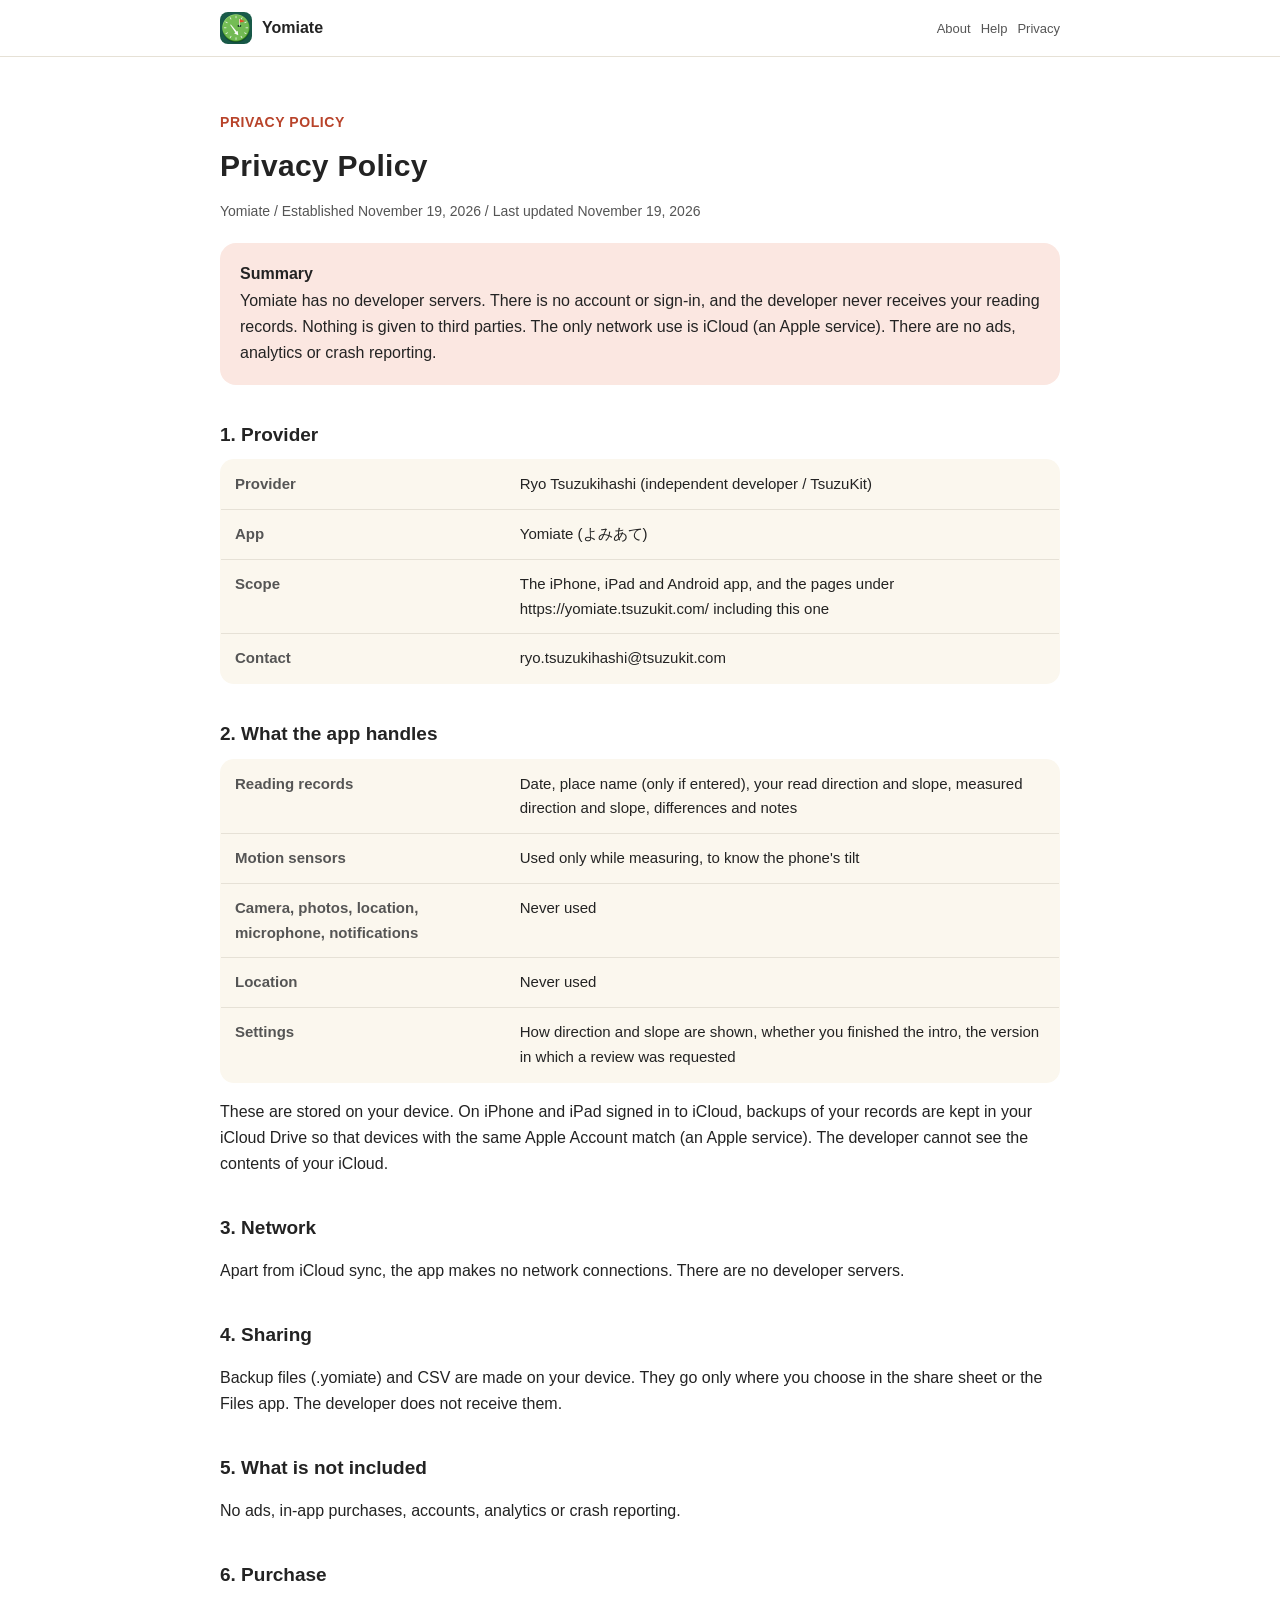
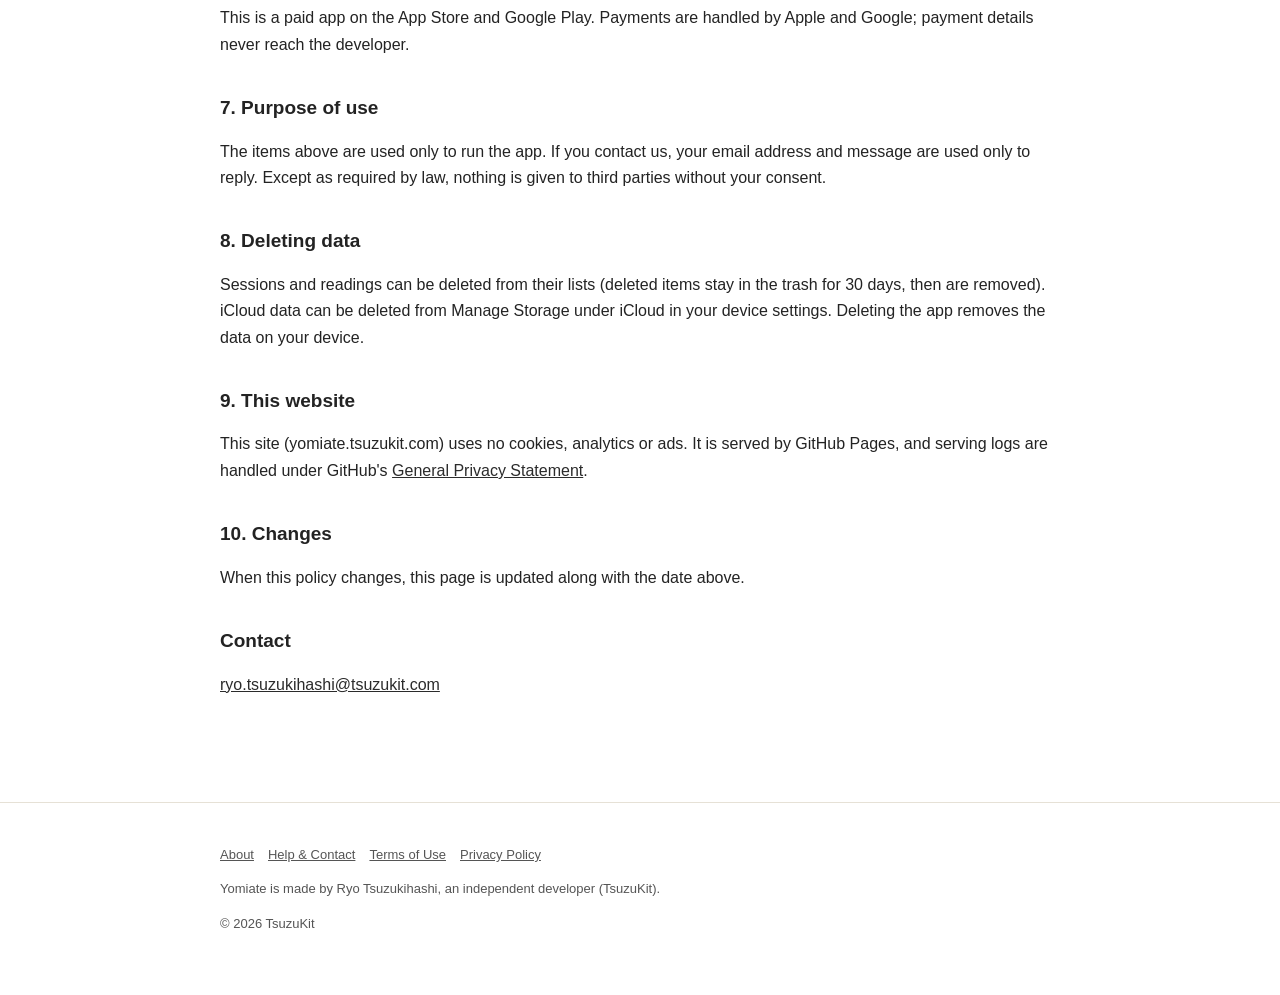
==== privacy.html @ b2194b47 "Yomiate のサイトを出す" ====
<!DOCTYPE html>
<html lang="ja" data-title-ja="プライバシーポリシー - よみあて" data-title-en="Privacy Policy - Yomiate">
<head>
<meta charset="UTF-8">
<meta name="viewport" content="width=device-width, initial-scale=1">
<script>(function(){var l=navigator.languages&&navigator.languages.length?navigator.languages:[navigator.language||"ja"],p="en";for(var i=0;i<l.length;i++){var c=String(l[i]).toLowerCase();if(c.indexOf("ja")===0){p="ja";break}if(c.indexOf("en")===0){p="en";break}}var d=document.documentElement;d.lang=p;var t=d.getAttribute("data-title-"+p);if(t){document.title=t}})();</script>
<title>プライバシーポリシー - よみあて</title>
<meta name="description" content="よみあてのプライバシーポリシー。開発者は個人情報を集めません。読みの記録は端末の外に送りません。 / Privacy Policy for Yomiate. The developer collects no personal information. Your reading records never leave your device.">
<meta property="og:title" content="プライバシーポリシー - よみあて">
<meta property="og:description" content="よみあてのプライバシーポリシー。開発者は個人情報を集めません。読みの記録は端末の外に送りません。">
<meta property="og:type" content="website">
<meta property="og:url" content="https://yomiate.tsuzukit.com/privacy.html">
<meta property="og:image" content="https://yomiate.tsuzukit.com/assets/og.jpg">
<link rel="icon" href="assets/icon.png">
<link rel="apple-touch-icon" href="assets/icon.png">
<link rel="stylesheet" href="style.css">
</head>
<body>
<div data-l="ja" lang="ja">
<header class="site"><div class="wrap">
<a class="brand" href="./"><img src="assets/icon.png" alt="" width="32" height="32">よみあて</a>
<nav class="site"><a href="./">紹介</a><a href="support.html">使い方</a><a href="privacy.html">プライバシー</a></nav>
</div></header>
<main class="wrap">
<article class="doc">
<p class="eyebrow">PRIVACY POLICY</p>
<h1>プライバシーポリシー</h1>
<p class="meta">よみあて／制定日 2026年11月19日／改定日 2026年11月19日</p>
<div class="summary"><strong>このポリシーの要旨</strong><br>よみあては、開発者のサーバーを持たないアプリです。アカウント登録やログインはなく、開発者があなたの読みの記録を受け取ることはありません。第三者に渡すこともありません。通信は iCloud（Apple のサービス）だけです。広告、分析ツール、クラッシュを報告する仕組みは入れていません。</div>
<h2>1. 提供者</h2>
<table>
<tr><th>提供者</th><td>續橋涼（個人開発者 / TsuzuKit）</td></tr>
<tr><th>アプリ名</th><td>よみあて（英語名 Yomiate）</td></tr>
<tr><th>対象</th><td>iPhone・iPad・Android 向けアプリと、このページを含む https://yomiate.tsuzukit.com/ 配下のページ</td></tr>
<tr><th>連絡先</th><td>ryo.tsuzukihashi@tsuzukit.com</td></tr>
</table>
<h2>2. アプリが扱うもの</h2>
<table>
<tr><th>読みの記録</th><td>日付・場所の名前（入れたときだけ）・読んだ向きと傾斜・測った向きと傾斜・ずれ・メモ</td></tr>
<tr><th>モーションセンサー</th><td>測るときだけ、端末の傾きを知るために使います</td></tr>
<tr><th>カメラ・写真・位置・マイク・通知</th><td>使いません</td></tr>
<tr><th>位置</th><td>使いません</td></tr>
<tr><th>アプリの設定</th><td>向きと傾斜の表し方・案内を終えたかどうか・レビューのお願いを出した版</td></tr>
</table>
<p>これらは端末の中に保存します。iCloud に入っている iPhone・iPad では、記録の控えをあなたの iCloud Drive に置き、同じ Apple アカウントの端末でそろえます（Apple のサービス）。開発者は、あなたの iCloud の中身を見ることはできません。</p>
<h2>3. 通信</h2>
<p>iCloud との同期のほかに、通信はしません。開発者のサーバーはありません。</p>
<h2>4. 書き出し</h2>
<p>控えのファイル（.yomiate）と CSV は端末の中で作ります。送り先は、あなたが共有の画面やファイル App で選んだ場所です。開発者には届きません。</p>
<h2>5. 入れていないもの</h2>
<p>広告・アプリ内課金・アカウント登録・分析ツール・クラッシュの報告は入れていません。</p>
<h2>6. 購入</h2>
<p>本アプリは App Store と Google Play の有料アプリです。お支払いは Apple・Google が処理し、支払いの情報は開発者には届きません。</p>
<h2>7. 情報を使う目的</h2>
<p>上のものは、アプリを動かすためだけに使います。お問い合わせをいただいたときは、メールアドレスと内容をお返事のためだけに使います。法令にもとづく場合を除き、本人の同意なく第三者に渡すことはありません。</p>
<h2>8. 消したいとき</h2>
<p>練習と読みは、それぞれの一覧から消せます（消したものはゴミ箱に30日残り、そのあと消えます）。iCloud の記録は、端末の設定の iCloud の「ストレージを管理」から消せます。アプリを消すと、端末の中のデータは消えます。</p>
<h2>9. このウェブサイトについて</h2>
<p>このサイト（yomiate.tsuzukit.com）は、Cookie も、アクセスを計測する仕組みも、広告も使っていません。サイトは GitHub Pages で配信しており、配信の記録は GitHub の <a href="https://docs.github.com/ja/site-policy/privacy-policies/github-general-privacy-statement">プライバシーについての声明</a> に沿って扱われます。</p>
<h2>10. 改定</h2>
<p>このポリシーを変えるときは、このページを書きかえ、上の改定日を新しくします。</p>
<h2>お問い合わせ</h2>
<p><a href="mailto:ryo.tsuzukihashi@tsuzukit.com">ryo.tsuzukihashi@tsuzukit.com</a></p>
</article>
</main>
<footer class="site"><div class="wrap">
<p><a href="./">紹介</a><a href="support.html">使い方とお問い合わせ</a><a href="terms.html">利用規約</a><a href="privacy.html">プライバシーポリシー</a></p>
<p>よみあては、個人開発者の續橋涼（TsuzuKit）が作っているアプリです。</p>
<p>© 2026 TsuzuKit</p>
</div></footer>
</div>
<div data-l="en" lang="en">
<header class="site"><div class="wrap">
<a class="brand" href="./"><img src="assets/icon.png" alt="" width="32" height="32">Yomiate</a>
<nav class="site"><a href="./">About</a><a href="support.html">Help</a><a href="privacy.html">Privacy</a></nav>
</div></header>
<main class="wrap">
<article class="doc">
<p class="eyebrow">PRIVACY POLICY</p>
<h1>Privacy Policy</h1>
<p class="meta">Yomiate / Established November 19, 2026 / Last updated November 19, 2026</p>
<div class="summary"><strong>Summary</strong><br>Yomiate has no developer servers. There is no account or sign-in, and the developer never receives your reading records. Nothing is given to third parties. The only network use is iCloud (an Apple service). There are no ads, analytics or crash reporting.</div>
<h2>1. Provider</h2>
<table>
<tr><th>Provider</th><td>Ryo Tsuzukihashi (independent developer / TsuzuKit)</td></tr>
<tr><th>App</th><td>Yomiate (よみあて)</td></tr>
<tr><th>Scope</th><td>The iPhone, iPad and Android app, and the pages under https://yomiate.tsuzukit.com/ including this one</td></tr>
<tr><th>Contact</th><td>ryo.tsuzukihashi@tsuzukit.com</td></tr>
</table>
<h2>2. What the app handles</h2>
<table>
<tr><th>Reading records</th><td>Date, place name (only if entered), your read direction and slope, measured direction and slope, differences and notes</td></tr>
<tr><th>Motion sensors</th><td>Used only while measuring, to know the phone's tilt</td></tr>
<tr><th>Camera, photos, location, microphone, notifications</th><td>Never used</td></tr>
<tr><th>Location</th><td>Never used</td></tr>
<tr><th>Settings</th><td>How direction and slope are shown, whether you finished the intro, the version in which a review was requested</td></tr>
</table>
<p>These are stored on your device. On iPhone and iPad signed in to iCloud, backups of your records are kept in your iCloud Drive so that devices with the same Apple Account match (an Apple service). The developer cannot see the contents of your iCloud.</p>
<h2>3. Network</h2>
<p>Apart from iCloud sync, the app makes no network connections. There are no developer servers.</p>
<h2>4. Sharing</h2>
<p>Backup files (.yomiate) and CSV are made on your device. They go only where you choose in the share sheet or the Files app. The developer does not receive them.</p>
<h2>5. What is not included</h2>
<p>No ads, in-app purchases, accounts, analytics or crash reporting.</p>
<h2>6. Purchase</h2>
<p>This is a paid app on the App Store and Google Play. Payments are handled by Apple and Google; payment details never reach the developer.</p>
<h2>7. Purpose of use</h2>
<p>The items above are used only to run the app. If you contact us, your email address and message are used only to reply. Except as required by law, nothing is given to third parties without your consent.</p>
<h2>8. Deleting data</h2>
<p>Sessions and readings can be deleted from their lists (deleted items stay in the trash for 30 days, then are removed). iCloud data can be deleted from Manage Storage under iCloud in your device settings. Deleting the app removes the data on your device.</p>
<h2>9. This website</h2>
<p>This site (yomiate.tsuzukit.com) uses no cookies, analytics or ads. It is served by GitHub Pages, and serving logs are handled under GitHub's <a href="https://docs.github.com/en/site-policy/privacy-policies/github-general-privacy-statement">General Privacy Statement</a>.</p>
<h2>10. Changes</h2>
<p>When this policy changes, this page is updated along with the date above.</p>
<h2>Contact</h2>
<p><a href="mailto:ryo.tsuzukihashi@tsuzukit.com">ryo.tsuzukihashi@tsuzukit.com</a></p>
</article>
</main>
<footer class="site"><div class="wrap">
<p><a href="./">About</a><a href="support.html">Help & Contact</a><a href="terms.html">Terms of Use</a><a href="privacy.html">Privacy Policy</a></p>
<p>Yomiate is made by Ryo Tsuzukihashi, an independent developer (TsuzuKit).</p>
<p>© 2026 TsuzuKit</p>
</div></footer>
</div>
</body>
</html>
---- style.css ----
/* よみあて — 白い地・墨の文字・朱の差し色（白の上で 4.5:1 以上） */
:root {
  --paper: #ffffff; --card: #fbf7ee; --ink: #232323; --sub: #555555; --line: #e6e1d6;
  --vermilion: #b8432a; --vermilion-soft: #fbe7e1; --navy: #2b2b2b; --correct: #3f7a33;
}
@media (prefers-color-scheme: dark) {
  :root { --paper: #121418; --card: #1b1e24; --ink: #eef0f4; --sub: #b4b9c4; --line: #2a2f38;
    --vermilion: #ffd45c; --vermilion-soft: #2a2618; --navy: #ffd45c; --correct: #9fd08c; }
}
* { box-sizing: border-box; }
html { -webkit-text-size-adjust: 100%; }
body { margin: 0; background: var(--paper); color: var(--ink); line-height: 1.8;
  font-family: -apple-system, BlinkMacSystemFont, "Hiragino Sans", "Hiragino Kaku Gothic ProN", "Noto Sans JP", sans-serif; }
a { color: var(--navy); }
.wrap { max-width: 880px; margin: 0 auto; padding: 0 20px; }
header.site { border-bottom: 1px solid var(--line); background: var(--paper); position: sticky; top: 0; z-index: 5; }
header.site .wrap { display: flex; align-items: center; gap: 16px; min-height: 56px; }
.brand { display: flex; align-items: center; gap: 10px; font-weight: 800; text-decoration: none; color: var(--ink); margin-right: auto; }
.brand img { width: 32px; height: 32px; border-radius: 8px; }
nav.site a { font-size: 14px; text-decoration: none; color: var(--sub); margin-left: 14px; white-space: nowrap; }
nav.site a:hover { color: var(--ink); }
.hero { padding: 56px 0 40px; display: grid; gap: 32px; align-items: center; }
@media (min-width: 760px) { .hero { grid-template-columns: 1.1fr 0.9fr; } }
.eyebrow { color: var(--vermilion); font-weight: 700; font-size: 14px; letter-spacing: 0.04em; }
h1 { font-size: clamp(30px, 6vw, 46px); line-height: 1.35; margin: 8px 0 16px; letter-spacing: 0.01em; }
h2 { font-size: 24px; margin: 56px 0 16px; line-height: 1.5; }
h3 { font-size: 17px; margin: 0 0 6px; }
.lead { font-size: 17px; color: var(--sub); }
.cta { display: inline-block; margin-top: 20px; background: var(--vermilion); color: #ffffff; font-weight: 700; text-decoration: none;
  padding: 14px 26px; border-radius: 16px; }
.note { font-size: 13px; color: var(--sub); }
.hero img { width: 100%; max-width: 320px; height: auto; justify-self: center; }
.grid { display: grid; gap: 14px; }
@media (min-width: 700px) { .grid.two { grid-template-columns: 1fr 1fr; } .grid.three { grid-template-columns: repeat(3, 1fr); } }
.card { background: var(--card); border: 1px solid var(--line); border-radius: 18px; padding: 20px; }
.card.em { background: var(--vermilion-soft); border-color: transparent; }
.steps { counter-reset: step; }
.steps .card { position: relative; padding-left: 62px; }
.steps .card::before { counter-increment: step; content: counter(step); position: absolute; left: 18px; top: 18px; width: 32px; height: 32px;
  border-radius: 50%; border: 2.5px solid var(--vermilion); color: var(--vermilion); font-weight: 800; display: grid; place-items: center; }
table { width: 100%; border-collapse: collapse; background: var(--card); border: 1px solid var(--line); border-radius: 14px; overflow: hidden; }
th, td { text-align: left; padding: 12px 14px; border-bottom: 1px solid var(--line); vertical-align: top; font-size: 15px; }
th { width: 34%; color: var(--sub); font-weight: 600; }
tr:last-child th, tr:last-child td { border-bottom: none; }
.doc { padding: 40px 0 24px; }
.doc h1 { font-size: 30px; }
.doc h2 { font-size: 19px; margin: 36px 0 10px; }
.doc .meta { color: var(--sub); font-size: 14px; }
.doc .summary { background: var(--vermilion-soft); border-radius: 16px; padding: 18px 20px; margin: 20px 0; }
details { background: var(--card); border: 1px solid var(--line); border-radius: 14px; padding: 14px 18px; }
details + details { margin-top: 10px; }
summary { font-weight: 700; cursor: pointer; }
footer.site { border-top: 1px solid var(--line); margin-top: 64px; padding: 28px 0 48px; color: var(--sub); font-size: 13px; }
footer.site a { color: var(--sub); margin-right: 14px; }
.qid { font-family: ui-monospace, SFMono-Regular, Menlo, monospace; background: var(--card); border: 1px solid var(--line);
  border-radius: 8px; padding: 2px 8px; }
/* 端末の言語に合うほうだけ見せる（build.py が両方を1ページに入れる） */
html[lang="ja"] [data-l="en"], html[lang="en"] [data-l="ja"] { display: none; }
[lang="en"] { line-height: 1.65; }
[lang="en"] h1 { line-height: 1.2; }
[lang="en"] nav.site a { font-size: 13px; margin-left: 10px; }
@media (max-width: 480px) { nav.site a { font-size: 12px; margin-left: 8px; } header.site .wrap { gap: 4px; } .brand { gap: 7px; font-size: 15px; } }
.brand { white-space: nowrap; flex-shrink: 0; }
/* 幅の狭い画面では、上の帯の「紹介」を出さない（左のアプリ名が同じ行き先） */
@media (max-width: 480px) { nav.site a:first-child { display: none; } }
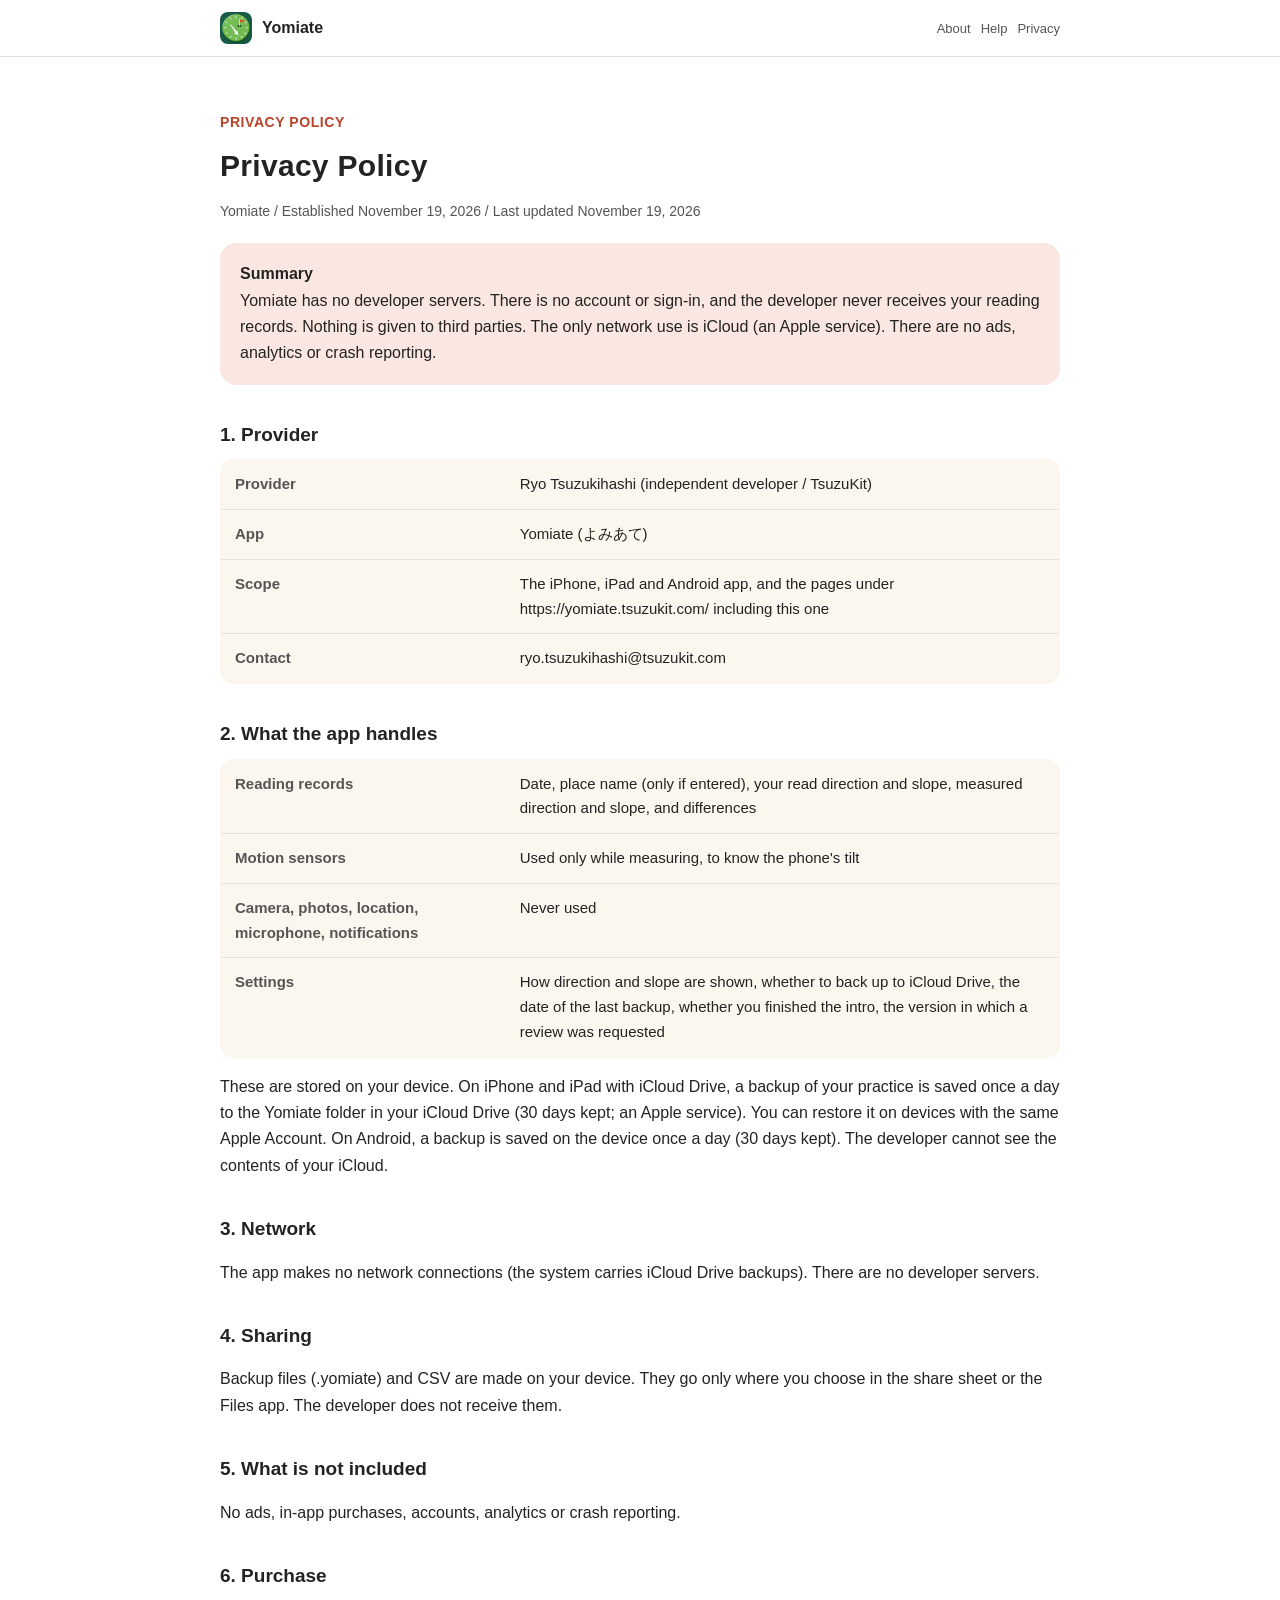
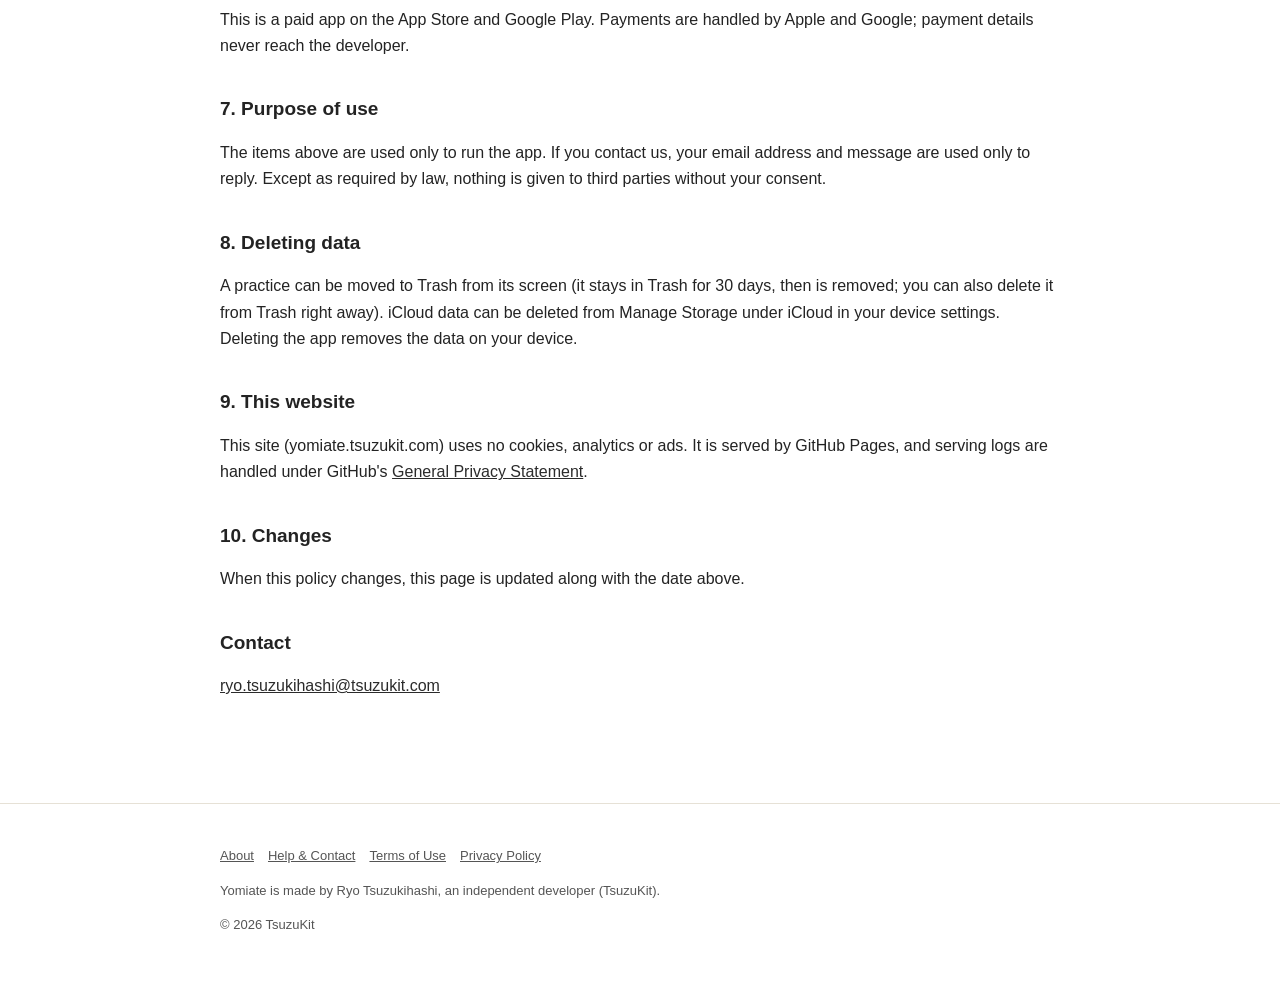
==== commit 102cadd3: "プライバシーを本体に合わせる（毎日の控え・位置の行・メモ）" ====
--- a/privacy.html
+++ b/privacy.html
@@ -36,15 +36,14 @@
 </table>
 <h2>2. アプリが扱うもの</h2>
 <table>
-<tr><th>読みの記録</th><td>日付・場所の名前（入れたときだけ）・読んだ向きと傾斜・測った向きと傾斜・ずれ・メモ</td></tr>
+<tr><th>読みの記録</th><td>日付・場所の名前（入れたときだけ）・読んだ向きと傾斜・測った向きと傾斜・ずれ</td></tr>
 <tr><th>モーションセンサー</th><td>測るときだけ、端末の傾きを知るために使います</td></tr>
 <tr><th>カメラ・写真・位置・マイク・通知</th><td>使いません</td></tr>
-<tr><th>位置</th><td>使いません</td></tr>
-<tr><th>アプリの設定</th><td>向きと傾斜の表し方・案内を終えたかどうか・レビューのお願いを出した版</td></tr>
+<tr><th>アプリの設定</th><td>向きと傾斜の表し方・iCloud Drive に控えるか・最後に控えた日・案内を終えたかどうか・レビューのお願いを出した版</td></tr>
 </table>
-<p>これらは端末の中に保存します。iCloud に入っている iPhone・iPad では、記録の控えをあなたの iCloud Drive に置き、同じ Apple アカウントの端末でそろえます（Apple のサービス）。開発者は、あなたの iCloud の中身を見ることはできません。</p>
+<p>これらは端末の中に保存します。iCloud Drive が使える iPhone・iPad では、練習の控えを毎日1回あなたの iCloud Drive の「Yomiate」のフォルダに置きます（30 日分。Apple のサービス）。同じ Apple アカウントの端末から戻せます。Android では、控えを毎日1回この端末の中に置きます（30 日分）。開発者は、あなたの iCloud の中身を見ることはできません。</p>
 <h2>3. 通信</h2>
-<p>iCloud との同期のほかに、通信はしません。開発者のサーバーはありません。</p>
+<p>アプリは通信しません（iCloud Drive の控えは OS が運びます）。開発者のサーバーはありません。</p>
 <h2>4. 書き出し</h2>
 <p>控えのファイル（.yomiate）と CSV は端末の中で作ります。送り先は、あなたが共有の画面やファイル App で選んだ場所です。開発者には届きません。</p>
 <h2>5. 入れていないもの</h2>
@@ -54,7 +53,7 @@
 <h2>7. 情報を使う目的</h2>
 <p>上のものは、アプリを動かすためだけに使います。お問い合わせをいただいたときは、メールアドレスと内容をお返事のためだけに使います。法令にもとづく場合を除き、本人の同意なく第三者に渡すことはありません。</p>
 <h2>8. 消したいとき</h2>
-<p>練習と読みは、それぞれの一覧から消せます（消したものはゴミ箱に30日残り、そのあと消えます）。iCloud の記録は、端末の設定の iCloud の「ストレージを管理」から消せます。アプリを消すと、端末の中のデータは消えます。</p>
+<p>練習は、練習の画面からゴミ箱に入れられます（ゴミ箱に 30 日残り、そのあと消えます。ゴミ箱からすぐに消すこともできます）。iCloud の記録は、端末の設定の iCloud の「ストレージを管理」から消せます。アプリを消すと、端末の中のデータは消えます。</p>
 <h2>9. このウェブサイトについて</h2>
 <p>このサイト（yomiate.tsuzukit.com）は、Cookie も、アクセスを計測する仕組みも、広告も使っていません。サイトは GitHub Pages で配信しており、配信の記録は GitHub の <a href="https://docs.github.com/ja/site-policy/privacy-policies/github-general-privacy-statement">プライバシーについての声明</a> に沿って扱われます。</p>
 <h2>10. 改定</h2>
@@ -89,15 +88,14 @@
 </table>
 <h2>2. What the app handles</h2>
 <table>
-<tr><th>Reading records</th><td>Date, place name (only if entered), your read direction and slope, measured direction and slope, differences and notes</td></tr>
+<tr><th>Reading records</th><td>Date, place name (only if entered), your read direction and slope, measured direction and slope, and differences</td></tr>
 <tr><th>Motion sensors</th><td>Used only while measuring, to know the phone's tilt</td></tr>
 <tr><th>Camera, photos, location, microphone, notifications</th><td>Never used</td></tr>
-<tr><th>Location</th><td>Never used</td></tr>
-<tr><th>Settings</th><td>How direction and slope are shown, whether you finished the intro, the version in which a review was requested</td></tr>
+<tr><th>Settings</th><td>How direction and slope are shown, whether to back up to iCloud Drive, the date of the last backup, whether you finished the intro, the version in which a review was requested</td></tr>
 </table>
-<p>These are stored on your device. On iPhone and iPad signed in to iCloud, backups of your records are kept in your iCloud Drive so that devices with the same Apple Account match (an Apple service). The developer cannot see the contents of your iCloud.</p>
+<p>These are stored on your device. On iPhone and iPad with iCloud Drive, a backup of your practice is saved once a day to the Yomiate folder in your iCloud Drive (30 days kept; an Apple service). You can restore it on devices with the same Apple Account. On Android, a backup is saved on the device once a day (30 days kept). The developer cannot see the contents of your iCloud.</p>
 <h2>3. Network</h2>
-<p>Apart from iCloud sync, the app makes no network connections. There are no developer servers.</p>
+<p>The app makes no network connections (the system carries iCloud Drive backups). There are no developer servers.</p>
 <h2>4. Sharing</h2>
 <p>Backup files (.yomiate) and CSV are made on your device. They go only where you choose in the share sheet or the Files app. The developer does not receive them.</p>
 <h2>5. What is not included</h2>
@@ -107,7 +105,7 @@
 <h2>7. Purpose of use</h2>
 <p>The items above are used only to run the app. If you contact us, your email address and message are used only to reply. Except as required by law, nothing is given to third parties without your consent.</p>
 <h2>8. Deleting data</h2>
-<p>Sessions and readings can be deleted from their lists (deleted items stay in the trash for 30 days, then are removed). iCloud data can be deleted from Manage Storage under iCloud in your device settings. Deleting the app removes the data on your device.</p>
+<p>A practice can be moved to Trash from its screen (it stays in Trash for 30 days, then is removed; you can also delete it from Trash right away). iCloud data can be deleted from Manage Storage under iCloud in your device settings. Deleting the app removes the data on your device.</p>
 <h2>9. This website</h2>
 <p>This site (yomiate.tsuzukit.com) uses no cookies, analytics or ads. It is served by GitHub Pages, and serving logs are handled under GitHub's <a href="https://docs.github.com/en/site-policy/privacy-policies/github-general-privacy-statement">General Privacy Statement</a>.</p>
 <h2>10. Changes</h2>
